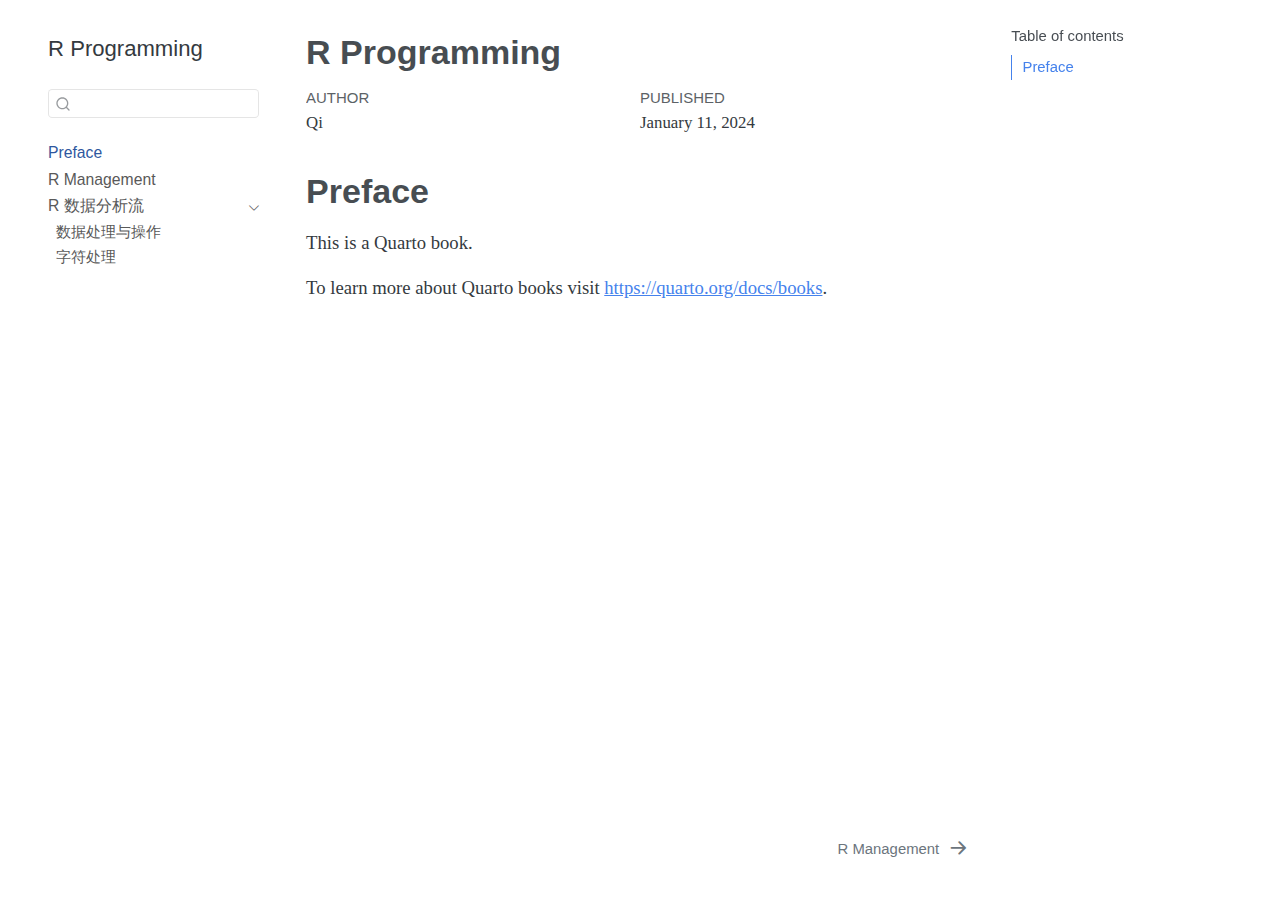
==== _book/index.html @ 6557f55a "update" ====
<!DOCTYPE html>
<html xmlns="http://www.w3.org/1999/xhtml" lang="en" xml:lang="en"><head>

<meta charset="utf-8">
<meta name="generator" content="quarto-1.3.450">

<meta name="viewport" content="width=device-width, initial-scale=1.0, user-scalable=yes">

<meta name="author" content="Qi">
<meta name="dcterms.date" content="2024-01-11">

<title>R Programming</title>
<style>
code{white-space: pre-wrap;}
span.smallcaps{font-variant: small-caps;}
div.columns{display: flex; gap: min(4vw, 1.5em);}
div.column{flex: auto; overflow-x: auto;}
div.hanging-indent{margin-left: 1.5em; text-indent: -1.5em;}
ul.task-list{list-style: none;}
ul.task-list li input[type="checkbox"] {
  width: 0.8em;
  margin: 0 0.8em 0.2em -1em; /* quarto-specific, see https://github.com/quarto-dev/quarto-cli/issues/4556 */ 
  vertical-align: middle;
}
</style>


<script src="site_libs/quarto-nav/quarto-nav.js"></script>
<script src="site_libs/quarto-nav/headroom.min.js"></script>
<script src="site_libs/clipboard/clipboard.min.js"></script>
<script src="site_libs/quarto-search/autocomplete.umd.js"></script>
<script src="site_libs/quarto-search/fuse.min.js"></script>
<script src="site_libs/quarto-search/quarto-search.js"></script>
<meta name="quarto:offset" content="./">
<link href="./intro.html" rel="next">
<script src="site_libs/quarto-html/quarto.js"></script>
<script src="site_libs/quarto-html/popper.min.js"></script>
<script src="site_libs/quarto-html/tippy.umd.min.js"></script>
<script src="site_libs/quarto-html/anchor.min.js"></script>
<link href="site_libs/quarto-html/tippy.css" rel="stylesheet">
<link href="site_libs/quarto-html/quarto-syntax-highlighting.css" rel="stylesheet" id="quarto-text-highlighting-styles">
<script src="site_libs/bootstrap/bootstrap.min.js"></script>
<link href="site_libs/bootstrap/bootstrap-icons.css" rel="stylesheet">
<link href="site_libs/bootstrap/bootstrap.min.css" rel="stylesheet" id="quarto-bootstrap" data-mode="light">
<script id="quarto-search-options" type="application/json">{
  "location": "sidebar",
  "copy-button": false,
  "collapse-after": 3,
  "panel-placement": "start",
  "type": "textbox",
  "limit": 20,
  "language": {
    "search-no-results-text": "No results",
    "search-matching-documents-text": "matching documents",
    "search-copy-link-title": "Copy link to search",
    "search-hide-matches-text": "Hide additional matches",
    "search-more-match-text": "more match in this document",
    "search-more-matches-text": "more matches in this document",
    "search-clear-button-title": "Clear",
    "search-detached-cancel-button-title": "Cancel",
    "search-submit-button-title": "Submit",
    "search-label": "Search"
  }
}</script>


</head>

<body class="nav-sidebar floating">

<div id="quarto-search-results"></div>
  <header id="quarto-header" class="headroom fixed-top">
  <nav class="quarto-secondary-nav">
    <div class="container-fluid d-flex">
      <button type="button" class="quarto-btn-toggle btn" data-bs-toggle="collapse" data-bs-target="#quarto-sidebar,#quarto-sidebar-glass" aria-controls="quarto-sidebar" aria-expanded="false" aria-label="Toggle sidebar navigation" onclick="if (window.quartoToggleHeadroom) { window.quartoToggleHeadroom(); }">
        <i class="bi bi-layout-text-sidebar-reverse"></i>
      </button>
      <nav class="quarto-page-breadcrumbs" aria-label="breadcrumb"><ol class="breadcrumb"><li class="breadcrumb-item"><a href="./index.html">Preface</a></li></ol></nav>
      <a class="flex-grow-1" role="button" data-bs-toggle="collapse" data-bs-target="#quarto-sidebar,#quarto-sidebar-glass" aria-controls="quarto-sidebar" aria-expanded="false" aria-label="Toggle sidebar navigation" onclick="if (window.quartoToggleHeadroom) { window.quartoToggleHeadroom(); }">      
      </a>
      <button type="button" class="btn quarto-search-button" aria-label="" onclick="window.quartoOpenSearch();">
        <i class="bi bi-search"></i>
      </button>
    </div>
  </nav>
</header>
<!-- content -->
<div id="quarto-content" class="quarto-container page-columns page-rows-contents page-layout-article">
<!-- sidebar -->
  <nav id="quarto-sidebar" class="sidebar collapse collapse-horizontal sidebar-navigation floating overflow-auto">
    <div class="pt-lg-2 mt-2 text-left sidebar-header">
    <div class="sidebar-title mb-0 py-0">
      <a href="./">R Programming</a> 
    </div>
      </div>
        <div class="mt-2 flex-shrink-0 align-items-center">
        <div class="sidebar-search">
        <div id="quarto-search" class="" title="Search"></div>
        </div>
        </div>
    <div class="sidebar-menu-container"> 
    <ul class="list-unstyled mt-1">
        <li class="sidebar-item">
  <div class="sidebar-item-container"> 
  <a href="./index.html" class="sidebar-item-text sidebar-link active">
 <span class="menu-text">Preface</span></a>
  </div>
</li>
        <li class="sidebar-item">
  <div class="sidebar-item-container"> 
  <a href="./intro.html" class="sidebar-item-text sidebar-link">
 <span class="menu-text">R Management</span></a>
  </div>
</li>
        <li class="sidebar-item sidebar-item-section">
      <div class="sidebar-item-container"> 
            <a href="./tidyverse.html" class="sidebar-item-text sidebar-link">
 <span class="menu-text">R 数据分析流</span></a>
          <a class="sidebar-item-toggle text-start" data-bs-toggle="collapse" data-bs-target="#quarto-sidebar-section-1" aria-expanded="true" aria-label="Toggle section">
            <i class="bi bi-chevron-right ms-2"></i>
          </a> 
      </div>
      <ul id="quarto-sidebar-section-1" class="collapse list-unstyled sidebar-section depth1 show">  
          <li class="sidebar-item">
  <div class="sidebar-item-container"> 
  <a href="./dplyr.html" class="sidebar-item-text sidebar-link">
 <span class="menu-text">数据处理与操作</span></a>
  </div>
</li>
          <li class="sidebar-item">
  <div class="sidebar-item-container"> 
  <a href="./stringr.html" class="sidebar-item-text sidebar-link">
 <span class="menu-text">字符处理</span></a>
  </div>
</li>
      </ul>
  </li>
    </ul>
    </div>
</nav>
<div id="quarto-sidebar-glass" data-bs-toggle="collapse" data-bs-target="#quarto-sidebar,#quarto-sidebar-glass"></div>
<!-- margin-sidebar -->
    <div id="quarto-margin-sidebar" class="sidebar margin-sidebar">
        <nav id="TOC" role="doc-toc" class="toc-active">
    <h2 id="toc-title">Table of contents</h2>
   
  <ul>
  <li><a href="#preface" id="toc-preface" class="nav-link active" data-scroll-target="#preface">Preface</a></li>
  </ul>
</nav>
    </div>
<!-- main -->
<main class="content" id="quarto-document-content">

<header id="title-block-header" class="quarto-title-block default">
<div class="quarto-title">
<h1 class="title">R Programming</h1>
</div>



<div class="quarto-title-meta">

    <div>
    <div class="quarto-title-meta-heading">Author</div>
    <div class="quarto-title-meta-contents">
             <p>Qi </p>
          </div>
  </div>
    
    <div>
    <div class="quarto-title-meta-heading">Published</div>
    <div class="quarto-title-meta-contents">
      <p class="date">January 11, 2024</p>
    </div>
  </div>
  
    
  </div>
  

</header>

<section id="preface" class="level1 unnumbered">
<h1 class="unnumbered">Preface</h1>
<p>This is a Quarto book.</p>
<p>To learn more about Quarto books visit <a href="https://quarto.org/docs/books" class="uri">https://quarto.org/docs/books</a>.</p>


</section>

</main> <!-- /main -->
<script id="quarto-html-after-body" type="application/javascript">
window.document.addEventListener("DOMContentLoaded", function (event) {
  const toggleBodyColorMode = (bsSheetEl) => {
    const mode = bsSheetEl.getAttribute("data-mode");
    const bodyEl = window.document.querySelector("body");
    if (mode === "dark") {
      bodyEl.classList.add("quarto-dark");
      bodyEl.classList.remove("quarto-light");
    } else {
      bodyEl.classList.add("quarto-light");
      bodyEl.classList.remove("quarto-dark");
    }
  }
  const toggleBodyColorPrimary = () => {
    const bsSheetEl = window.document.querySelector("link#quarto-bootstrap");
    if (bsSheetEl) {
      toggleBodyColorMode(bsSheetEl);
    }
  }
  toggleBodyColorPrimary();  
  const icon = "";
  const anchorJS = new window.AnchorJS();
  anchorJS.options = {
    placement: 'right',
    icon: icon
  };
  anchorJS.add('.anchored');
  const isCodeAnnotation = (el) => {
    for (const clz of el.classList) {
      if (clz.startsWith('code-annotation-')) {                     
        return true;
      }
    }
    return false;
  }
  const clipboard = new window.ClipboardJS('.code-copy-button', {
    text: function(trigger) {
      const codeEl = trigger.previousElementSibling.cloneNode(true);
      for (const childEl of codeEl.children) {
        if (isCodeAnnotation(childEl)) {
          childEl.remove();
        }
      }
      return codeEl.innerText;
    }
  });
  clipboard.on('success', function(e) {
    // button target
    const button = e.trigger;
    // don't keep focus
    button.blur();
    // flash "checked"
    button.classList.add('code-copy-button-checked');
    var currentTitle = button.getAttribute("title");
    button.setAttribute("title", "Copied!");
    let tooltip;
    if (window.bootstrap) {
      button.setAttribute("data-bs-toggle", "tooltip");
      button.setAttribute("data-bs-placement", "left");
      button.setAttribute("data-bs-title", "Copied!");
      tooltip = new bootstrap.Tooltip(button, 
        { trigger: "manual", 
          customClass: "code-copy-button-tooltip",
          offset: [0, -8]});
      tooltip.show();    
    }
    setTimeout(function() {
      if (tooltip) {
        tooltip.hide();
        button.removeAttribute("data-bs-title");
        button.removeAttribute("data-bs-toggle");
        button.removeAttribute("data-bs-placement");
      }
      button.setAttribute("title", currentTitle);
      button.classList.remove('code-copy-button-checked');
    }, 1000);
    // clear code selection
    e.clearSelection();
  });
  function tippyHover(el, contentFn) {
    const config = {
      allowHTML: true,
      content: contentFn,
      maxWidth: 500,
      delay: 100,
      arrow: false,
      appendTo: function(el) {
          return el.parentElement;
      },
      interactive: true,
      interactiveBorder: 10,
      theme: 'quarto',
      placement: 'bottom-start'
    };
    window.tippy(el, config); 
  }
  const noterefs = window.document.querySelectorAll('a[role="doc-noteref"]');
  for (var i=0; i<noterefs.length; i++) {
    const ref = noterefs[i];
    tippyHover(ref, function() {
      // use id or data attribute instead here
      let href = ref.getAttribute('data-footnote-href') || ref.getAttribute('href');
      try { href = new URL(href).hash; } catch {}
      const id = href.replace(/^#\/?/, "");
      const note = window.document.getElementById(id);
      return note.innerHTML;
    });
  }
      let selectedAnnoteEl;
      const selectorForAnnotation = ( cell, annotation) => {
        let cellAttr = 'data-code-cell="' + cell + '"';
        let lineAttr = 'data-code-annotation="' +  annotation + '"';
        const selector = 'span[' + cellAttr + '][' + lineAttr + ']';
        return selector;
      }
      const selectCodeLines = (annoteEl) => {
        const doc = window.document;
        const targetCell = annoteEl.getAttribute("data-target-cell");
        const targetAnnotation = annoteEl.getAttribute("data-target-annotation");
        const annoteSpan = window.document.querySelector(selectorForAnnotation(targetCell, targetAnnotation));
        const lines = annoteSpan.getAttribute("data-code-lines").split(",");
        const lineIds = lines.map((line) => {
          return targetCell + "-" + line;
        })
        let top = null;
        let height = null;
        let parent = null;
        if (lineIds.length > 0) {
            //compute the position of the single el (top and bottom and make a div)
            const el = window.document.getElementById(lineIds[0]);
            top = el.offsetTop;
            height = el.offsetHeight;
            parent = el.parentElement.parentElement;
          if (lineIds.length > 1) {
            const lastEl = window.document.getElementById(lineIds[lineIds.length - 1]);
            const bottom = lastEl.offsetTop + lastEl.offsetHeight;
            height = bottom - top;
          }
          if (top !== null && height !== null && parent !== null) {
            // cook up a div (if necessary) and position it 
            let div = window.document.getElementById("code-annotation-line-highlight");
            if (div === null) {
              div = window.document.createElement("div");
              div.setAttribute("id", "code-annotation-line-highlight");
              div.style.position = 'absolute';
              parent.appendChild(div);
            }
            div.style.top = top - 2 + "px";
            div.style.height = height + 4 + "px";
            let gutterDiv = window.document.getElementById("code-annotation-line-highlight-gutter");
            if (gutterDiv === null) {
              gutterDiv = window.document.createElement("div");
              gutterDiv.setAttribute("id", "code-annotation-line-highlight-gutter");
              gutterDiv.style.position = 'absolute';
              const codeCell = window.document.getElementById(targetCell);
              const gutter = codeCell.querySelector('.code-annotation-gutter');
              gutter.appendChild(gutterDiv);
            }
            gutterDiv.style.top = top - 2 + "px";
            gutterDiv.style.height = height + 4 + "px";
          }
          selectedAnnoteEl = annoteEl;
        }
      };
      const unselectCodeLines = () => {
        const elementsIds = ["code-annotation-line-highlight", "code-annotation-line-highlight-gutter"];
        elementsIds.forEach((elId) => {
          const div = window.document.getElementById(elId);
          if (div) {
            div.remove();
          }
        });
        selectedAnnoteEl = undefined;
      };
      // Attach click handler to the DT
      const annoteDls = window.document.querySelectorAll('dt[data-target-cell]');
      for (const annoteDlNode of annoteDls) {
        annoteDlNode.addEventListener('click', (event) => {
          const clickedEl = event.target;
          if (clickedEl !== selectedAnnoteEl) {
            unselectCodeLines();
            const activeEl = window.document.querySelector('dt[data-target-cell].code-annotation-active');
            if (activeEl) {
              activeEl.classList.remove('code-annotation-active');
            }
            selectCodeLines(clickedEl);
            clickedEl.classList.add('code-annotation-active');
          } else {
            // Unselect the line
            unselectCodeLines();
            clickedEl.classList.remove('code-annotation-active');
          }
        });
      }
  const findCites = (el) => {
    const parentEl = el.parentElement;
    if (parentEl) {
      const cites = parentEl.dataset.cites;
      if (cites) {
        return {
          el,
          cites: cites.split(' ')
        };
      } else {
        return findCites(el.parentElement)
      }
    } else {
      return undefined;
    }
  };
  var bibliorefs = window.document.querySelectorAll('a[role="doc-biblioref"]');
  for (var i=0; i<bibliorefs.length; i++) {
    const ref = bibliorefs[i];
    const citeInfo = findCites(ref);
    if (citeInfo) {
      tippyHover(citeInfo.el, function() {
        var popup = window.document.createElement('div');
        citeInfo.cites.forEach(function(cite) {
          var citeDiv = window.document.createElement('div');
          citeDiv.classList.add('hanging-indent');
          citeDiv.classList.add('csl-entry');
          var biblioDiv = window.document.getElementById('ref-' + cite);
          if (biblioDiv) {
            citeDiv.innerHTML = biblioDiv.innerHTML;
          }
          popup.appendChild(citeDiv);
        });
        return popup.innerHTML;
      });
    }
  }
});
</script>
<nav class="page-navigation">
  <div class="nav-page nav-page-previous">
  </div>
  <div class="nav-page nav-page-next">
      <a href="./intro.html" class="pagination-link">
        <span class="nav-page-text">R Management</span> <i class="bi bi-arrow-right-short"></i>
      </a>
  </div>
</nav>
</div> <!-- /content -->



</body></html>
---- _book/site_libs/quarto-html/tippy.css ----
.tippy-box[data-animation=fade][data-state=hidden]{opacity:0}[data-tippy-root]{max-width:calc(100vw - 10px)}.tippy-box{position:relative;background-color:#333;color:#fff;border-radius:4px;font-size:14px;line-height:1.4;white-space:normal;outline:0;transition-property:transform,visibility,opacity}.tippy-box[data-placement^=top]>.tippy-arrow{bottom:0}.tippy-box[data-placement^=top]>.tippy-arrow:before{bottom:-7px;left:0;border-width:8px 8px 0;border-top-color:initial;transform-origin:center top}.tippy-box[data-placement^=bottom]>.tippy-arrow{top:0}.tippy-box[data-placement^=bottom]>.tippy-arrow:before{top:-7px;left:0;border-width:0 8px 8px;border-bottom-color:initial;transform-origin:center bottom}.tippy-box[data-placement^=left]>.tippy-arrow{right:0}.tippy-box[data-placement^=left]>.tippy-arrow:before{border-width:8px 0 8px 8px;border-left-color:initial;right:-7px;transform-origin:center left}.tippy-box[data-placement^=right]>.tippy-arrow{left:0}.tippy-box[data-placement^=right]>.tippy-arrow:before{left:-7px;border-width:8px 8px 8px 0;border-right-color:initial;transform-origin:center right}.tippy-box[data-inertia][data-state=visible]{transition-timing-function:cubic-bezier(.54,1.5,.38,1.11)}.tippy-arrow{width:16px;height:16px;color:#333}.tippy-arrow:before{content:"";position:absolute;border-color:transparent;border-style:solid}.tippy-content{position:relative;padding:5px 9px;z-index:1}
---- _book/site_libs/quarto-html/quarto-syntax-highlighting.css ----
/* quarto syntax highlight colors */
:root {
  --quarto-hl-ot-color: #003B4F;
  --quarto-hl-at-color: #657422;
  --quarto-hl-ss-color: #20794D;
  --quarto-hl-an-color: #5E5E5E;
  --quarto-hl-fu-color: #4758AB;
  --quarto-hl-st-color: #20794D;
  --quarto-hl-cf-color: #003B4F;
  --quarto-hl-op-color: #5E5E5E;
  --quarto-hl-er-color: #AD0000;
  --quarto-hl-bn-color: #AD0000;
  --quarto-hl-al-color: #AD0000;
  --quarto-hl-va-color: #111111;
  --quarto-hl-bu-color: inherit;
  --quarto-hl-ex-color: inherit;
  --quarto-hl-pp-color: #AD0000;
  --quarto-hl-in-color: #5E5E5E;
  --quarto-hl-vs-color: #20794D;
  --quarto-hl-wa-color: #5E5E5E;
  --quarto-hl-do-color: #5E5E5E;
  --quarto-hl-im-color: #00769E;
  --quarto-hl-ch-color: #20794D;
  --quarto-hl-dt-color: #AD0000;
  --quarto-hl-fl-color: #AD0000;
  --quarto-hl-co-color: #5E5E5E;
  --quarto-hl-cv-color: #5E5E5E;
  --quarto-hl-cn-color: #8f5902;
  --quarto-hl-sc-color: #5E5E5E;
  --quarto-hl-dv-color: #AD0000;
  --quarto-hl-kw-color: #003B4F;
}

/* other quarto variables */
:root {
  --quarto-font-monospace: SFMono-Regular, Menlo, Monaco, Consolas, "Liberation Mono", "Courier New", monospace;
}

pre > code.sourceCode > span {
  color: #003B4F;
}

code span {
  color: #003B4F;
}

code.sourceCode > span {
  color: #003B4F;
}

div.sourceCode,
div.sourceCode pre.sourceCode {
  color: #003B4F;
}

code span.ot {
  color: #003B4F;
  font-style: inherit;
}

code span.at {
  color: #657422;
  font-style: inherit;
}

code span.ss {
  color: #20794D;
  font-style: inherit;
}

code span.an {
  color: #5E5E5E;
  font-style: inherit;
}

code span.fu {
  color: #4758AB;
  font-style: inherit;
}

code span.st {
  color: #20794D;
  font-style: inherit;
}

code span.cf {
  color: #003B4F;
  font-style: inherit;
}

code span.op {
  color: #5E5E5E;
  font-style: inherit;
}

code span.er {
  color: #AD0000;
  font-style: inherit;
}

code span.bn {
  color: #AD0000;
  font-style: inherit;
}

code span.al {
  color: #AD0000;
  font-style: inherit;
}

code span.va {
  color: #111111;
  font-style: inherit;
}

code span.bu {
  font-style: inherit;
}

code span.ex {
  font-style: inherit;
}

code span.pp {
  color: #AD0000;
  font-style: inherit;
}

code span.in {
  color: #5E5E5E;
  font-style: inherit;
}

code span.vs {
  color: #20794D;
  font-style: inherit;
}

code span.wa {
  color: #5E5E5E;
  font-style: italic;
}

code span.do {
  color: #5E5E5E;
  font-style: italic;
}

code span.im {
  color: #00769E;
  font-style: inherit;
}

code span.ch {
  color: #20794D;
  font-style: inherit;
}

code span.dt {
  color: #AD0000;
  font-style: inherit;
}

code span.fl {
  color: #AD0000;
  font-style: inherit;
}

code span.co {
  color: #5E5E5E;
  font-style: inherit;
}

code span.cv {
  color: #5E5E5E;
  font-style: italic;
}

code span.cn {
  color: #8f5902;
  font-style: inherit;
}

code span.sc {
  color: #5E5E5E;
  font-style: inherit;
}

code span.dv {
  color: #AD0000;
  font-style: inherit;
}

code span.kw {
  color: #003B4F;
  font-style: inherit;
}

.prevent-inlining {
  content: "</";
}

/*# sourceMappingURL=debc5d5d77c3f9108843748ff7464032.css.map */
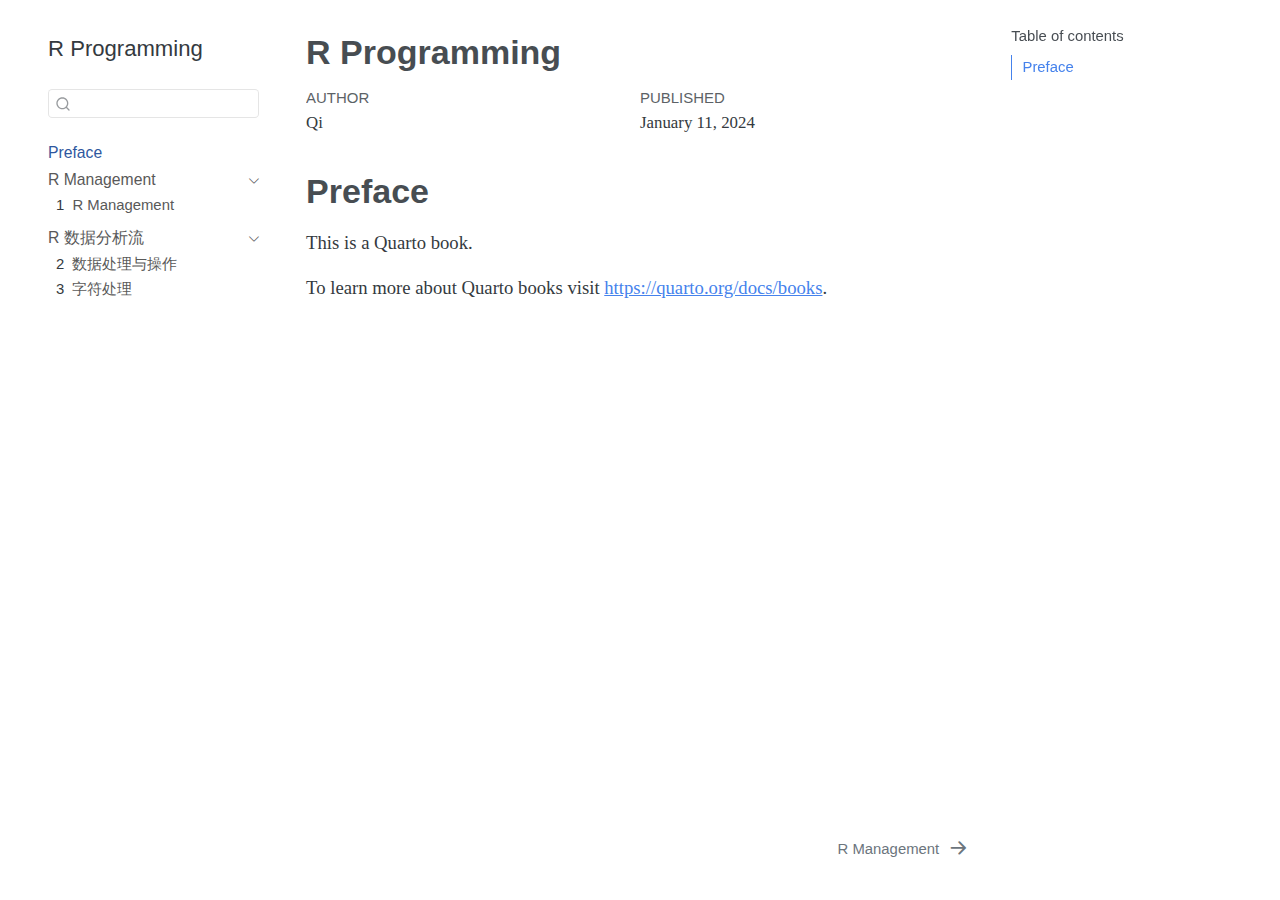
==== commit 8f96045e: "update" ====
--- a/_book/index.html
+++ b/_book/index.html
@@ -106,16 +106,10 @@
  <span class="menu-text">Preface</span></a>
   </div>
 </li>
-        <li class="sidebar-item">
-  <div class="sidebar-item-container"> 
-  <a href="./intro.html" class="sidebar-item-text sidebar-link">
- <span class="menu-text">R Management</span></a>
-  </div>
-</li>
         <li class="sidebar-item sidebar-item-section">
       <div class="sidebar-item-container"> 
-            <a href="./tidyverse.html" class="sidebar-item-text sidebar-link">
- <span class="menu-text">R 数据分析流</span></a>
+            <a href="./intro.html" class="sidebar-item-text sidebar-link">
+ <span class="menu-text">R Management</span></a>
           <a class="sidebar-item-toggle text-start" data-bs-toggle="collapse" data-bs-target="#quarto-sidebar-section-1" aria-expanded="true" aria-label="Toggle section">
             <i class="bi bi-chevron-right ms-2"></i>
           </a> 
@@ -123,14 +117,31 @@
       <ul id="quarto-sidebar-section-1" class="collapse list-unstyled sidebar-section depth1 show">  
           <li class="sidebar-item">
   <div class="sidebar-item-container"> 
+  <a href="./rmanage.html" class="sidebar-item-text sidebar-link">
+ <span class="menu-text"><span class="chapter-number">1</span>&nbsp; <span class="chapter-title">R Management</span></span></a>
+  </div>
+</li>
+      </ul>
+  </li>
+        <li class="sidebar-item sidebar-item-section">
+      <div class="sidebar-item-container"> 
+            <a href="./tidyverse.html" class="sidebar-item-text sidebar-link">
+ <span class="menu-text">R 数据分析流</span></a>
+          <a class="sidebar-item-toggle text-start" data-bs-toggle="collapse" data-bs-target="#quarto-sidebar-section-2" aria-expanded="true" aria-label="Toggle section">
+            <i class="bi bi-chevron-right ms-2"></i>
+          </a> 
+      </div>
+      <ul id="quarto-sidebar-section-2" class="collapse list-unstyled sidebar-section depth1 show">  
+          <li class="sidebar-item">
+  <div class="sidebar-item-container"> 
   <a href="./dplyr.html" class="sidebar-item-text sidebar-link">
- <span class="menu-text">数据处理与操作</span></a>
+ <span class="menu-text"><span class="chapter-number">2</span>&nbsp; <span class="chapter-title">数据处理与操作</span></span></a>
   </div>
 </li>
           <li class="sidebar-item">
   <div class="sidebar-item-container"> 
   <a href="./stringr.html" class="sidebar-item-text sidebar-link">
- <span class="menu-text">字符处理</span></a>
+ <span class="menu-text"><span class="chapter-number">3</span>&nbsp; <span class="chapter-title">字符处理</span></span></a>
   </div>
 </li>
       </ul>
